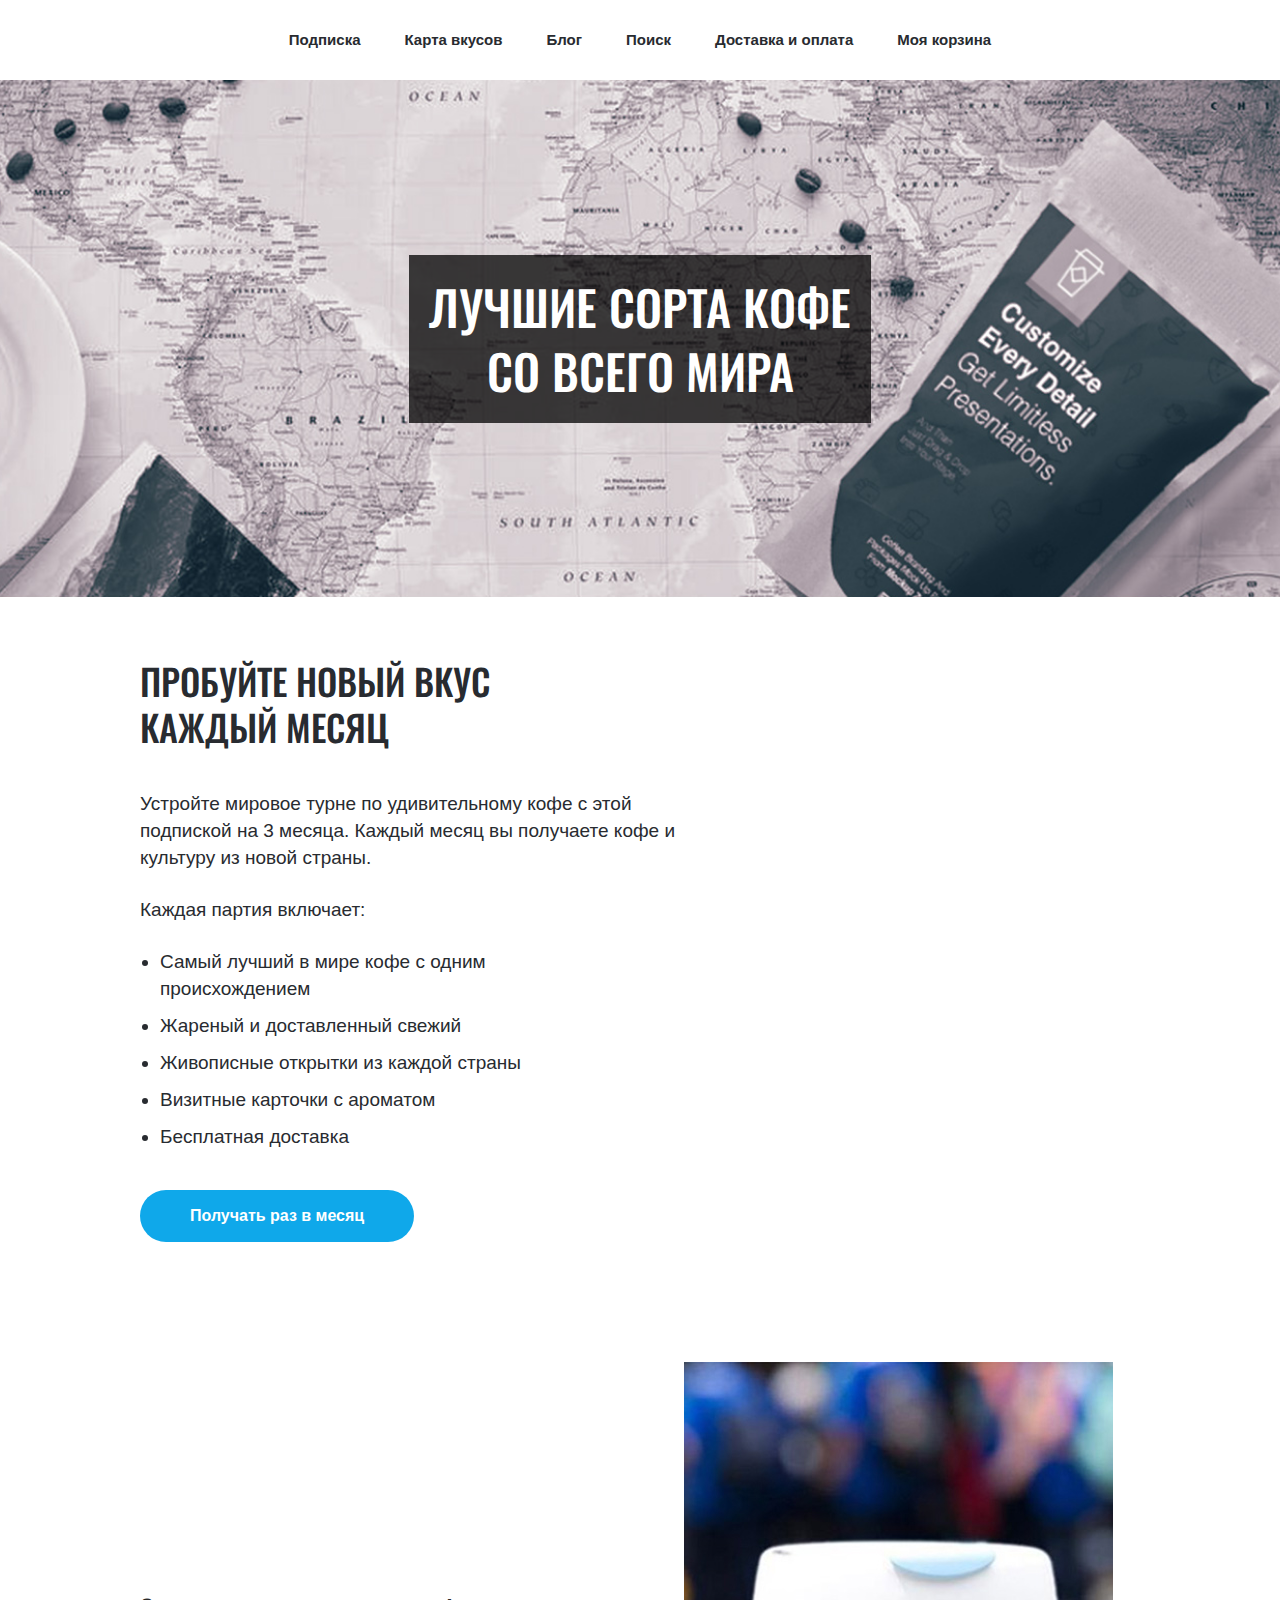
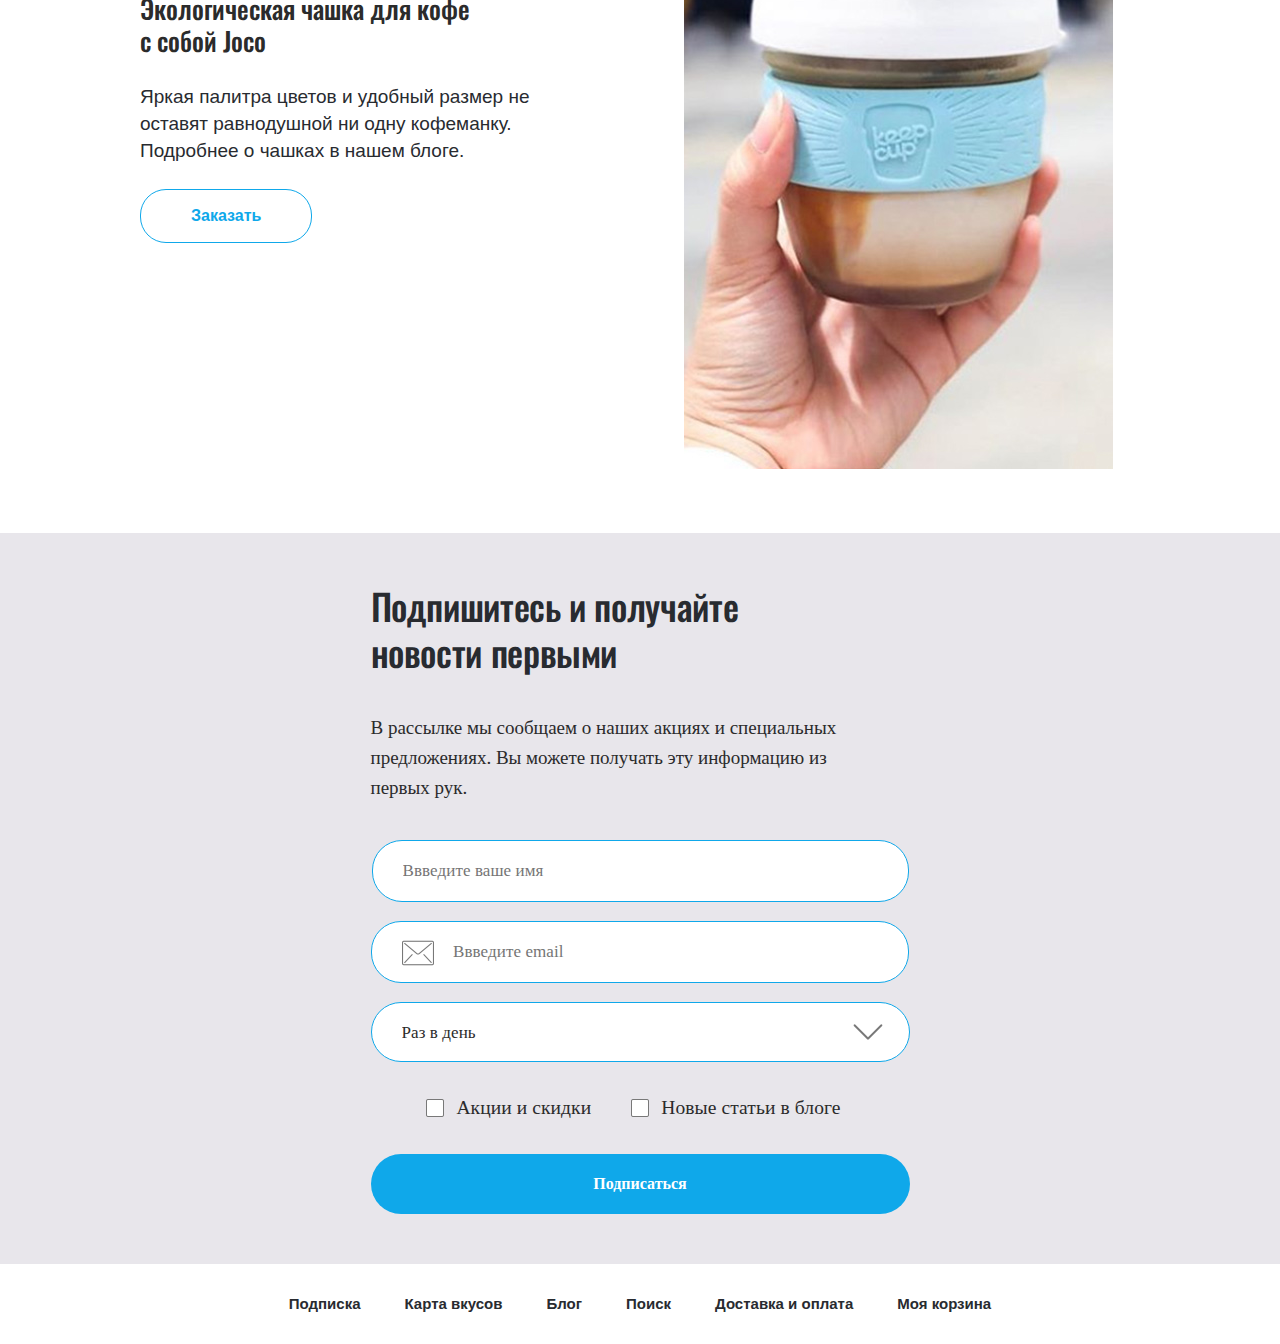
==== task4/task3/index.html @ 13cbc14d "add task5" ====
<!DOCTYPE html>
<html lang="ru">

<head>
    <meta charset="utf-8">
    <title>Coffee Page</title>
    <link href="css/style.css" rel="stylesheet">
    <link href="https://fonts.googleapis.com/css?family=Oswald:500&display=swap&subset=cyrillic" rel="stylesheet">
</head>

<body>
    <div class="top_menu">
        <ul class="menu">
            <li class="menu_item">
                <a href="#" class="menu_link">Подписка</a>
            </li>
            <li class="menu_item">
                <a href="#" class="menu_link">Карта вкусов</a>
            </li>
            <li class="menu_item">
                <a href="#" class="menu_link">Блог</a>
            </li>
            <li class="menu_item">
                <a href="#" class="menu_link">Поиск</a>
            </li>
            <li class="menu_item">
                <a href="#" class="menu_link">Доставка и оплата</a>
            </li>
            <li class="menu_item">
                <a href="#" class="menu_link">Моя корзина</a>
            </li>
        </ul>
    </div>
    <div class="top_block_wrapper">
        <div class="top_block_title_wrapper">
            <h1 class="top_block_title">
                Лучшие сорта кофе<br>со всего мира
            </h1>
        </div>
    </div>
    <div class="content_wrapper">
        <h2 class="content_title">Пробуйте новый вкус<br>каждый месяц</h2>
        <p class="text">
            Устройте мировое турне по удивительному кофе с этой подпиской на 3 месяца. Каждый месяц вы получаете кофе и культуру из новой страны.
        </p>
        <p class="text">
            Каждая партия включает:
        </p>
        <ul class="content_list">
            <li class="content_list_item">Самый лучший в мире кофе с одним происхождением</li>
            <li class="content_list_item">Жареный и доставленный свежий</li>
            <li class="content_list_item">Живописные открытки из каждой страны</li>
            <li class="content_list_item">Визитные карточки с ароматом</li>
            <li class="content_list_item">Бесплатная доставка</li>
        </ul>
        <a href="#" class="order_button">Получать раз в месяц</a>
    </div>
    <div class="content_wrapper" id="goodsBlock">
        <div class="order_text_wrapper">
            <h3 class="order_title">Экологическая чашка для кофе с собой Joco</h3>
            <p class="text">
                Яркая палитра цветов и удобный размер не оставят равнодушной ни одну кофеманку. Подробнее о чашках в нашем блоге.
            </p>
            <a href="#" class="button_light">Заказать</a>
        </div>
        <div class="order_picture_wrapper">
            <img src="images/coffee.jpg" alt="Coffee">
        </div>
    </div>
    <div class="subscribe">
        <div class="subscribe_info">
            <h1 class="subscribe_title">Подпишитесь и получайте новости первыми</h1>
            <p class="subscribe_text">В рассылке мы сообщаем о наших акциях и специальных предложениях. Вы можете получать эту информацию из первых рук.</p>
            <form action="send.php" method="get">
                <input type="text" name="name" placeholder="Ввведите ваше имя" class="enter-name">
                <input type="text" name="email" placeholder="Ввведите email" class="enter-email">
                <select name="period" class="period-select">
                    <option value="day">Раз в день</option>
                    <option value="week">Раз в неделю</option>
                    <option value="month">Раз в месяц</option>
                </select>
                <div class="check_actions">
                    <input type="checkbox" name="actions_and_sales" class="actions_and_sales" id="actions_and_sales">
                    <label for="actions_and_sales" class="check_text">Акции и скидки</label>
                </div>
                <div class="check_news">
                    <input type="checkbox" name="new_articles" class="new_articles" id="new_articles">
                    <label for="new_articles" class="check_text">Новые статьи в блоге</label>
                </div>
                <button type="submit" class="subscribe_button">Подписаться</button>
            </form>
        </div>
    </div>
    <div class="bottom_menu">
        <ul class="menu">
            <li class="menu_item">
                <a href="#" class="menu_link">Подписка</a>
            </li>
            <li class="menu_item">
                <a href="#" class="menu_link">Карта вкусов</a>
            </li>
            <li class="menu_item">
                <a href="#" class="menu_link">Блог</a>
            </li>
            <li class="menu_item">
                <a href="#" class="menu_link">Поиск</a>
            </li>
            <li class="menu_item">
                <a href="#" class="menu_link">Доставка и оплата</a>
            </li>
            <li class="menu_item">
                <a href="#" class="menu_link">Моя корзина</a>
            </li>
        </ul>
    </div>
    <script src="js/app.js"></script>
</body>

</html>
---- task4/task3/css/style.css ----
@font-face
{
  font-family: 'Raleway';
  src: url('fonts/Raleway-Medium.ttf') format('ttf');
  font-weight: 500;
}

@font-face
{
  font-family: 'Raleway';
  src: url('fonts/Raleway-SemiBold.ttf') format('ttf');
  font-weight: 600;
}

@font-face
{
  font-family: 'Raleway';
  src: url('fonts/Raleway-Bold.ttf') format('ttf');
  font-weight: 700;
}

*
{
    margin: 0;
    padding: 0;
    outline: none;
    border: none;
}

.top_menu
{
    text-align: center;
}

.menu_item
{
    list-style: none;
	display: inline-block;
}

.menu_link
{
    text-decoration: none;
    padding: 0 20px;
    line-height: 80px;
    font-family: 'Raleway', sans-serif;
    font-size: 15px;
    font-weight: 600;
    color: #282b30;
    display: inline-block;
}

.top_block_wrapper
{
    background: url('../images/top_block.jpg') center center;
    background-size: cover;
    padding: 175px 0;
    text-align: center;
}

.top_block_title_wrapper
{
    background: rgba(0, 0, 0, 0.75);
    padding: 20px;
    display: inline-block;
}

.top_block_title
{
    color: #fff;
    font-family: 'Oswald', sans-serif;
    font-size: 48px;
    line-height: 64px;
    font-weight: 500;
    text-transform: uppercase;
}

.content_wrapper
{
    padding: 60px 20px;
    width: 1000px;
    margin: 0 auto;
}

.content_title
{
    font-family: 'Oswald', sans-serif;
    font-size: 36px;
    line-height: 46px;
    font-weight: 500;
    text-transform: uppercase;
    color: #282b30;
    margin: 0 0 40px;
}

.text
{
    font-family: 'Raleway', sans-serif;
    font-size: 19px;
    line-height: 27px;
    font-weight: 500;
    margin: 0 0 25px;
    color: #282b30;
    max-width: 560px;
}

.content_list
{
    margin: 0 0 40px;
    padding: 0 0 0 20px;
}

.content_list_item
{
    font-family: 'Raleway', sans-serif;
    font-size: 19px;
    line-height: 27px;
    font-weight: 500;
    margin: 0 0 10px;
    color: #282b30;
    max-width: 380px;
}

.order_button
{
    background: #0fa8ea;
    color: #fff;
    font-family: 'Raleway', sans-serif;
    font-size: 16px;
    line-height: 52px;
    font-weight: 700;
    border-radius: 26px;
    padding: 0 50px;
    display: inline-block;
    text-decoration: none;
}

.button_light
{
    background: none;
    color: #0fa8ea;
	border: 1px solid #0fa8ea;
    font-family: 'Raleway', sans-serif;
    font-size: 16px;
    line-height: 52px;
    font-weight: 700;
    border-radius: 26px;
    padding: 0 50px;
    display: inline-block;
    text-decoration: none;
}

.order_title
{
    max-width: 340px;
    font-family: 'Oswald', sans-serif;
    font-size: 26px;
    line-height: 32px;
    font-weight: 500;
    color: #2b2b2b;
    margin: 0 0 26px;
}

.order_text_wrapper
{
    display: inline-block;
    width: 430px;
    margin-right: 110px;
	vertical-align: middle;
}

.order_picture_wrapper
{
    display: inline-block;
	vertical-align: middle;
}

.subscribe
{
    background: #e8e6eb;
    text-align: center;
    padding:50px 0 50px 0;
}

.subscribe_info
{
    margin:0 auto;
    width: 539px;
}

.subscribe_title
{
    width: 426px;
    font-family: Oswald;
    font-size: 36px;
    font-weight: 500;
    line-height: 1.28;
    text-align: left;
    letter-spacing: -0.36px;
    color: #282b30;
}

.subscribe_text
{
    margin-top: 38px;
    width: 515px;
    font-family: Raleway;
    font-size: 19px;
    font-weight: 500;
    line-height: 1.58;
    text-align: left;
    color: #2b2b2b;
}

.enter-name
{
    margin-top: 37px;
    width: 505px;
    height: 60px;
    border-radius: 30px;
    border: solid 1px #0fa8ea;
    background-color: #ffffff;
    font-family: Raleway;
    font-size: 17px;
    font-weight: 500;
    letter-spacing: 0.09px;
    text-align: left;
    color: #777777;
    padding-left:30px;
    cursor:pointer;
}

.enter-email
{
    margin-top: 19px;
    width: 455px;
    height: 60px;
    border-radius: 30px;
    border: solid 1px #0fa8ea;
    font-family: Raleway;
    font-size: 17px;
    font-weight: 500;
    letter-spacing: 0.09px;
    text-align: left;
    color: #777777;
    background: url('../icons/email.png') no-repeat 30px 15px;
    background-color: #ffffff;
    padding-left:81px;
    cursor:pointer;
}


.period-select
{
    margin-top: 19px;
    margin-bottom:35px;
    width: 539px;
    height: 60px;
    border-radius: 30px;
    border: solid 1px #0fa8ea;
    font-family: Raleway;
    font-size: 17px;
    font-weight: 500;
    letter-spacing: 0.09px;
    text-align: left;
    color: #2b2b2b;
    padding-left:30px;
    -webkit-appearance: none;
    background: url('../icons/down-arrow.png') no-repeat 480px center;
    background-color: #ffffff;
    cursor:pointer;
}

.check_actions
{
    display:inline;
}

.check_news
{
    display:inline;
    margin-left: 49px;
}

.check_text
{
    font-family: Raleway;
    font-size: 19.5px;
    font-weight: 500;
    letter-spacing: 0.1px;
    text-align: left;
    color: #2b2b2b;
    display:inline;
}
.subscribe_button
{
    margin-top:35px;
    width: 539px;
    height: 60px;
    border-radius: 30px;
    background-color: #0fa8ea;
    font-family: Raleway;
    font-size: 16px;
    font-weight: bold;
    text-align: center;
    color: #ffffff;
    cursor:pointer;
}

.bottom_menu
{
    background: #ffffff;
    text-align: center;
}

.actions_and_sales, .new_articles
{
    opacity: 0;
}

.actions_and_sales + label, .new_articles + label
{
	position: relative;
	cursor: pointer;
}

.actions_and_sales + label:before, .new_articles + label:before
{
    content: '';
	position: absolute;
    width: 18px;
    height: 18px;
    background-image: url(../icons/checkbox-clean.png);
    left: -30px;
    top: 2px;
}

.actions_and_sales:checked + label:before, .new_articles:checked + label:before
{
    background-image: url(../icons/checkbox-checked.png);
}
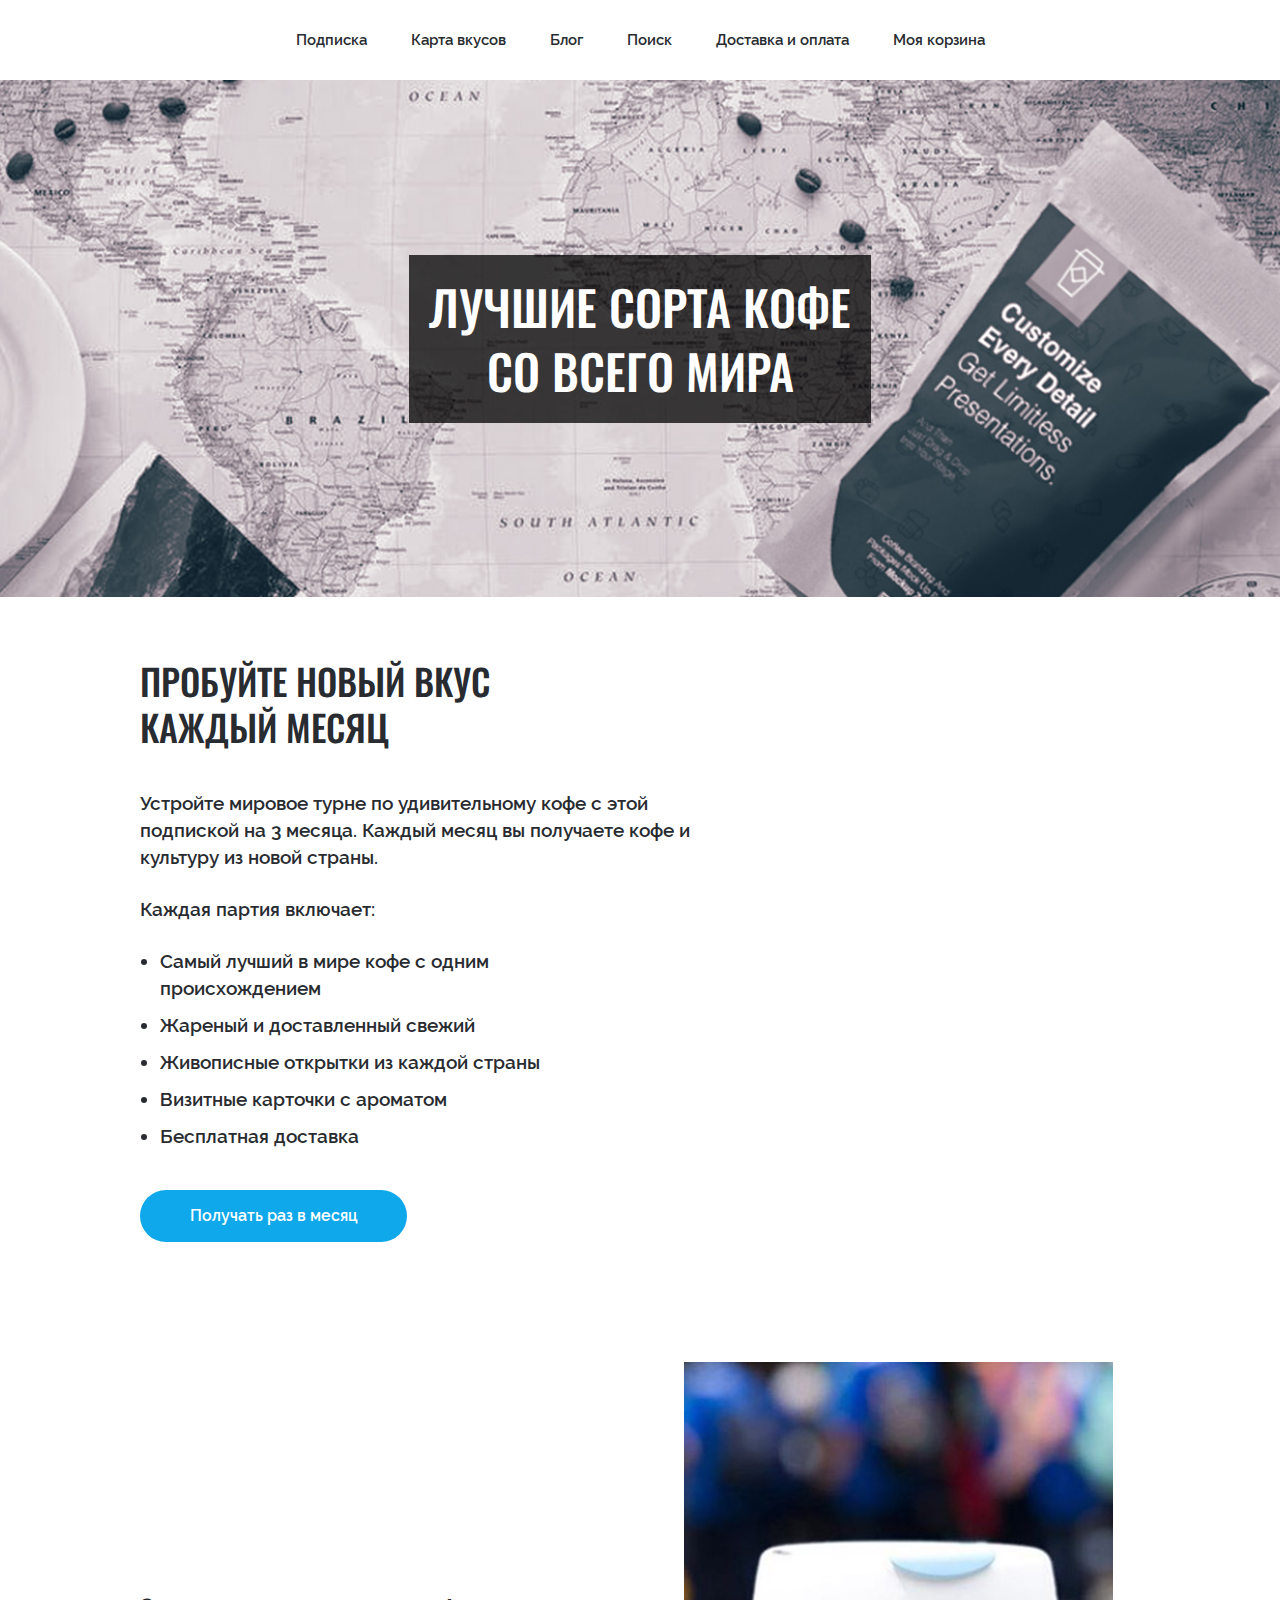
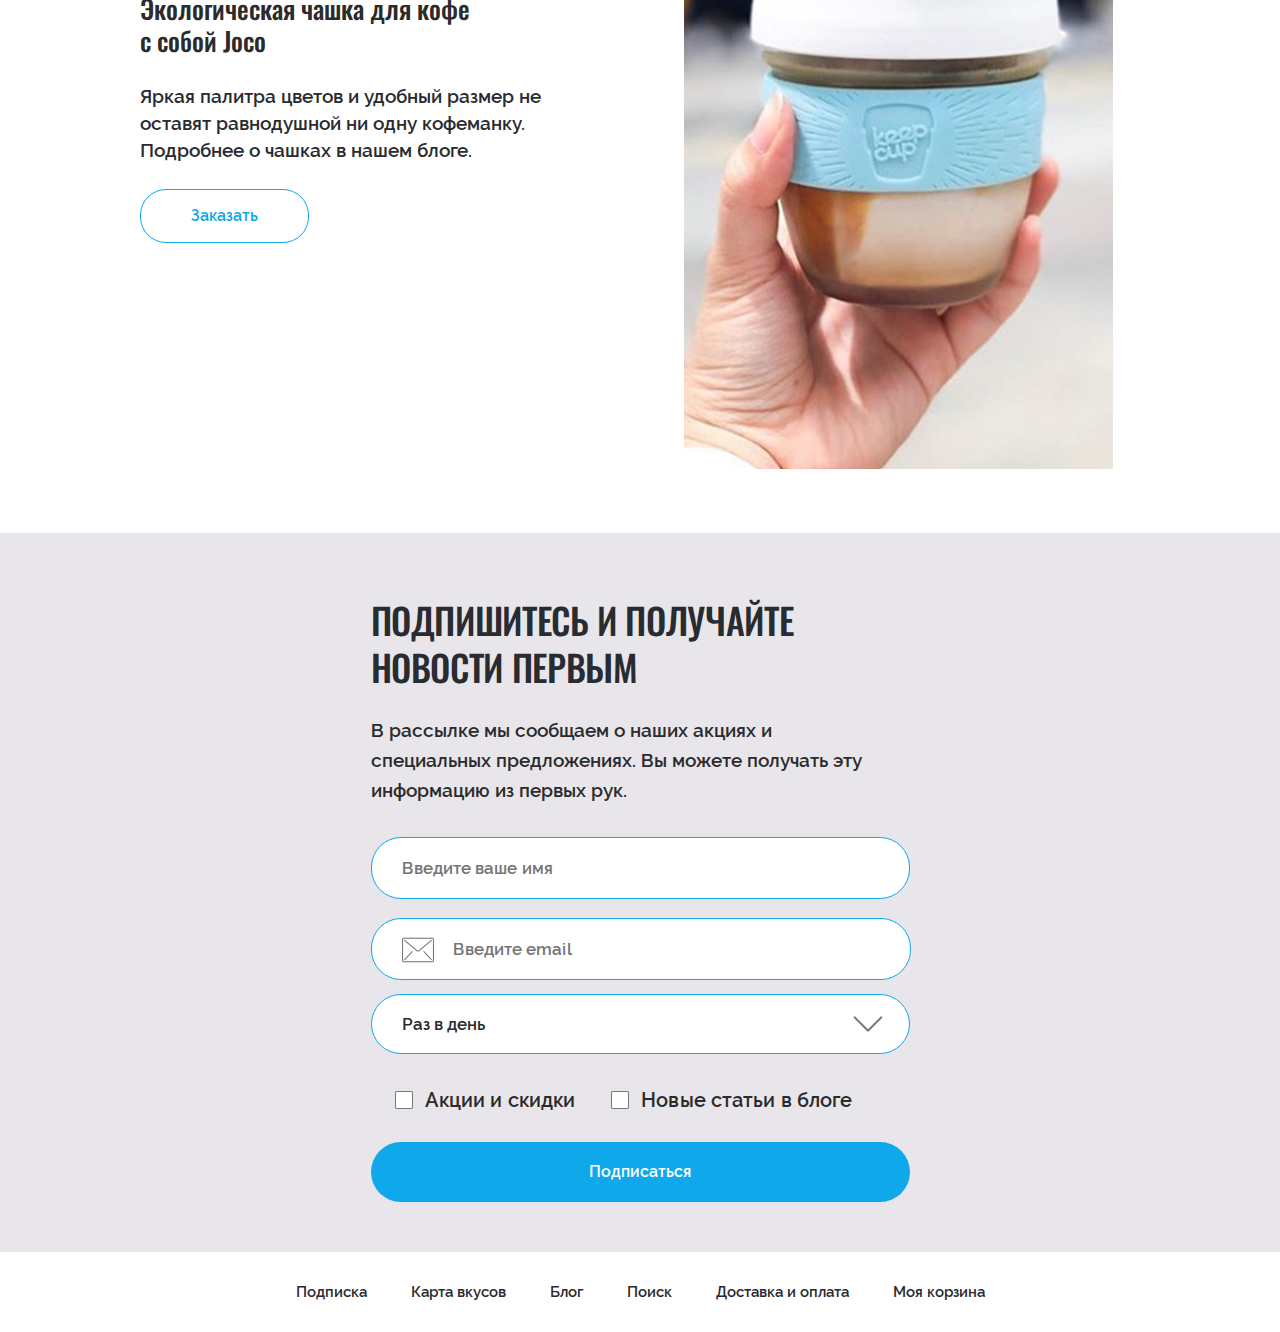
==== commit 3acc4dbd: "correct task4 task3" ====
--- a/task4/task3/index.html
+++ b/task4/task3/index.html
@@ -69,11 +69,11 @@
     </div>
     <div class="subscribe">
         <div class="subscribe_info">
-            <h1 class="subscribe_title">Подпишитесь и получайте новости первыми</h1>
+            <h1 class="subscribe_title">Подпишитесь и получайте новости первым</h1>
             <p class="subscribe_text">В рассылке мы сообщаем о наших акциях и специальных предложениях. Вы можете получать эту информацию из первых рук.</p>
             <form action="send.php" method="get">
-                <input type="text" name="name" placeholder="Ввведите ваше имя" class="enter-name">
-                <input type="text" name="email" placeholder="Ввведите email" class="enter-email">
+                <input type="text" name="name" placeholder="Введите ваше имя" class="enter-name">
+                <input type="text" name="email" placeholder="Введите email" class="enter-email">
                 <select name="period" class="period-select">
                     <option value="day">Раз в день</option>
                     <option value="week">Раз в неделю</option>
--- a/task4/task3/css/style.css
+++ b/task4/task3/css/style.css
@@ -1,45 +1,38 @@
-@font-face
-{
-  font-family: 'Raleway';
-  src: url('fonts/Raleway-Medium.ttf') format('ttf');
-  font-weight: 500;
-}
-
-@font-face
-{
-  font-family: 'Raleway';
-  src: url('fonts/Raleway-SemiBold.ttf') format('ttf');
-  font-weight: 600;
-}
-
-@font-face
-{
-  font-family: 'Raleway';
-  src: url('fonts/Raleway-Bold.ttf') format('ttf');
-  font-weight: 700;
-}
-
-*
-{
+@font-face {
+    font-family: 'Raleway';
+    src: url('../fonts/Raleway-SemiBold.ttf') format('truetype');
+    font-weight: 500;
+}
+
+@font-face {
+    font-family: 'Raleway';
+    src: url('../fonts/Raleway-SemiBold.ttf') format('truetype');
+    font-weight: 600;
+}
+
+@font-face {
+    font-family: 'Raleway';
+    src: url('../fonts/Raleway-SemiBold.ttf') format('truetype');
+    font-weight: 700;
+}
+
+* {
     margin: 0;
     padding: 0;
     outline: none;
     border: none;
 }
 
-.top_menu
-{
-    text-align: center;
-}
-
-.menu_item
-{
+.top_menu {
+    text-align: center;
+}
+
+.menu_item {
     list-style: none;
-	display: inline-block;
-}
-
-.menu_link
-{
+    display: inline-block;
+}
+
+.menu_link {
     text-decoration: none;
     padding: 0 20px;
     line-height: 80px;
@@ -50,23 +43,20 @@
     display: inline-block;
 }
 
-.top_block_wrapper
-{
+.top_block_wrapper {
     background: url('../images/top_block.jpg') center center;
     background-size: cover;
     padding: 175px 0;
     text-align: center;
 }
 
-.top_block_title_wrapper
-{
+.top_block_title_wrapper {
     background: rgba(0, 0, 0, 0.75);
     padding: 20px;
     display: inline-block;
 }
 
-.top_block_title
-{
+.top_block_title {
     color: #fff;
     font-family: 'Oswald', sans-serif;
     font-size: 48px;
@@ -75,15 +65,13 @@
     text-transform: uppercase;
 }
 
-.content_wrapper
-{
+.content_wrapper {
     padding: 60px 20px;
     width: 1000px;
     margin: 0 auto;
 }
 
-.content_title
-{
+.content_title {
     font-family: 'Oswald', sans-serif;
     font-size: 36px;
     line-height: 46px;
@@ -93,8 +81,7 @@
     margin: 0 0 40px;
 }
 
-.text
-{
+.text {
     font-family: 'Raleway', sans-serif;
     font-size: 19px;
     line-height: 27px;
@@ -104,14 +91,12 @@
     max-width: 560px;
 }
 
-.content_list
-{
+.content_list {
     margin: 0 0 40px;
     padding: 0 0 0 20px;
 }
 
-.content_list_item
-{
+.content_list_item {
     font-family: 'Raleway', sans-serif;
     font-size: 19px;
     line-height: 27px;
@@ -121,8 +106,7 @@
     max-width: 380px;
 }
 
-.order_button
-{
+.order_button {
     background: #0fa8ea;
     color: #fff;
     font-family: 'Raleway', sans-serif;
@@ -135,11 +119,10 @@
     text-decoration: none;
 }
 
-.button_light
-{
+.button_light {
     background: none;
     color: #0fa8ea;
-	border: 1px solid #0fa8ea;
+    border: 1px solid #0fa8ea;
     font-family: 'Raleway', sans-serif;
     font-size: 16px;
     line-height: 52px;
@@ -150,8 +133,7 @@
     text-decoration: none;
 }
 
-.order_title
-{
+.order_title {
     max-width: 340px;
     font-family: 'Oswald', sans-serif;
     font-size: 26px;
@@ -161,48 +143,44 @@
     margin: 0 0 26px;
 }
 
-.order_text_wrapper
-{
+.order_text_wrapper {
     display: inline-block;
     width: 430px;
     margin-right: 110px;
-	vertical-align: middle;
-}
-
-.order_picture_wrapper
-{
-    display: inline-block;
-	vertical-align: middle;
-}
-
-.subscribe
-{
+    vertical-align: middle;
+}
+
+.order_picture_wrapper {
+    display: inline-block;
+    vertical-align: middle;
+}
+
+.subscribe {
     background: #e8e6eb;
     text-align: center;
-    padding:50px 0 50px 0;
-}
-
-.subscribe_info
-{
-    margin:0 auto;
+    padding: 50px 0 50px 0;
+}
+
+.subscribe_info {
+    margin: 0 auto;
     width: 539px;
 }
 
-.subscribe_title
-{
-    width: 426px;
+.subscribe_title {
+    width: 446px;
     font-family: Oswald;
     font-size: 36px;
     font-weight: 500;
-    line-height: 1.28;
     text-align: left;
     letter-spacing: -0.36px;
     color: #282b30;
-}
-
-.subscribe_text
-{
-    margin-top: 38px;
+    text-transform: uppercase;
+    line-height: 1.3;
+    padding-top: 14px;
+}
+
+.subscribe_text {
+    margin-top: 24px;
     width: 515px;
     font-family: Raleway;
     font-size: 19px;
@@ -212,10 +190,9 @@
     color: #2b2b2b;
 }
 
-.enter-name
-{
-    margin-top: 37px;
-    width: 505px;
+.enter-name {
+    margin-top: 32px;
+    width: 477px;
     height: 60px;
     border-radius: 30px;
     border: solid 1px #0fa8ea;
@@ -226,14 +203,13 @@
     letter-spacing: 0.09px;
     text-align: left;
     color: #777777;
-    padding-left:30px;
-    cursor:pointer;
-}
-
-.enter-email
-{
+    padding-left: 30px;
+    padding-right: 30px;
+}
+
+.enter-email {
     margin-top: 19px;
-    width: 455px;
+    width: 427px;
     height: 60px;
     border-radius: 30px;
     border: solid 1px #0fa8ea;
@@ -245,15 +221,14 @@
     color: #777777;
     background: url('../icons/email.png') no-repeat 30px 15px;
     background-color: #ffffff;
-    padding-left:81px;
-    cursor:pointer;
-}
-
-
-.period-select
-{
-    margin-top: 19px;
-    margin-bottom:35px;
+    padding-left: 81px;
+    padding-right: 30px;
+}
+
+
+.period-select {
+    margin-top: 14px;
+    margin-bottom: 35px;
     width: 539px;
     height: 60px;
     border-radius: 30px;
@@ -264,37 +239,35 @@
     letter-spacing: 0.09px;
     text-align: left;
     color: #2b2b2b;
-    padding-left:30px;
+    padding-left: 30px;
     -webkit-appearance: none;
     background: url('../icons/down-arrow.png') no-repeat 480px center;
     background-color: #ffffff;
-    cursor:pointer;
-}
-
-.check_actions
-{
-    display:inline;
-}
-
-.check_news
-{
-    display:inline;
-    margin-left: 49px;
-}
-
-.check_text
-{
+    cursor: pointer;
+}
+
+.check_actions {
+    display: inline;
+    margin-left: -20px;
+}
+
+.check_news {
+    display: inline;
+    margin-left: 45px;
+}
+
+.check_text {
     font-family: Raleway;
     font-size: 19.5px;
     font-weight: 500;
     letter-spacing: 0.1px;
     text-align: left;
     color: #2b2b2b;
-    display:inline;
-}
-.subscribe_button
-{
-    margin-top:35px;
+    display: inline;
+}
+
+.subscribe_button {
+    margin-top: 30px;
     width: 539px;
     height: 60px;
     border-radius: 30px;
@@ -304,30 +277,29 @@
     font-weight: bold;
     text-align: center;
     color: #ffffff;
-    cursor:pointer;
-}
-
-.bottom_menu
-{
+    cursor: pointer;
+}
+
+.bottom_menu {
     background: #ffffff;
     text-align: center;
 }
 
-.actions_and_sales, .new_articles
-{
+.actions_and_sales,
+.new_articles {
     opacity: 0;
 }
 
-.actions_and_sales + label, .new_articles + label
-{
-	position: relative;
-	cursor: pointer;
-}
-
-.actions_and_sales + label:before, .new_articles + label:before
-{
+.actions_and_sales + label,
+.new_articles + label {
+    position: relative;
+    cursor: pointer;
+}
+
+.actions_and_sales + label:before,
+.new_articles + label:before {
     content: '';
-	position: absolute;
+    position: absolute;
     width: 18px;
     height: 18px;
     background-image: url(../icons/checkbox-clean.png);
@@ -335,7 +307,7 @@
     top: 2px;
 }
 
-.actions_and_sales:checked + label:before, .new_articles:checked + label:before
-{
+.actions_and_sales:checked + label:before,
+.new_articles:checked + label:before {
     background-image: url(../icons/checkbox-checked.png);
-}+}
